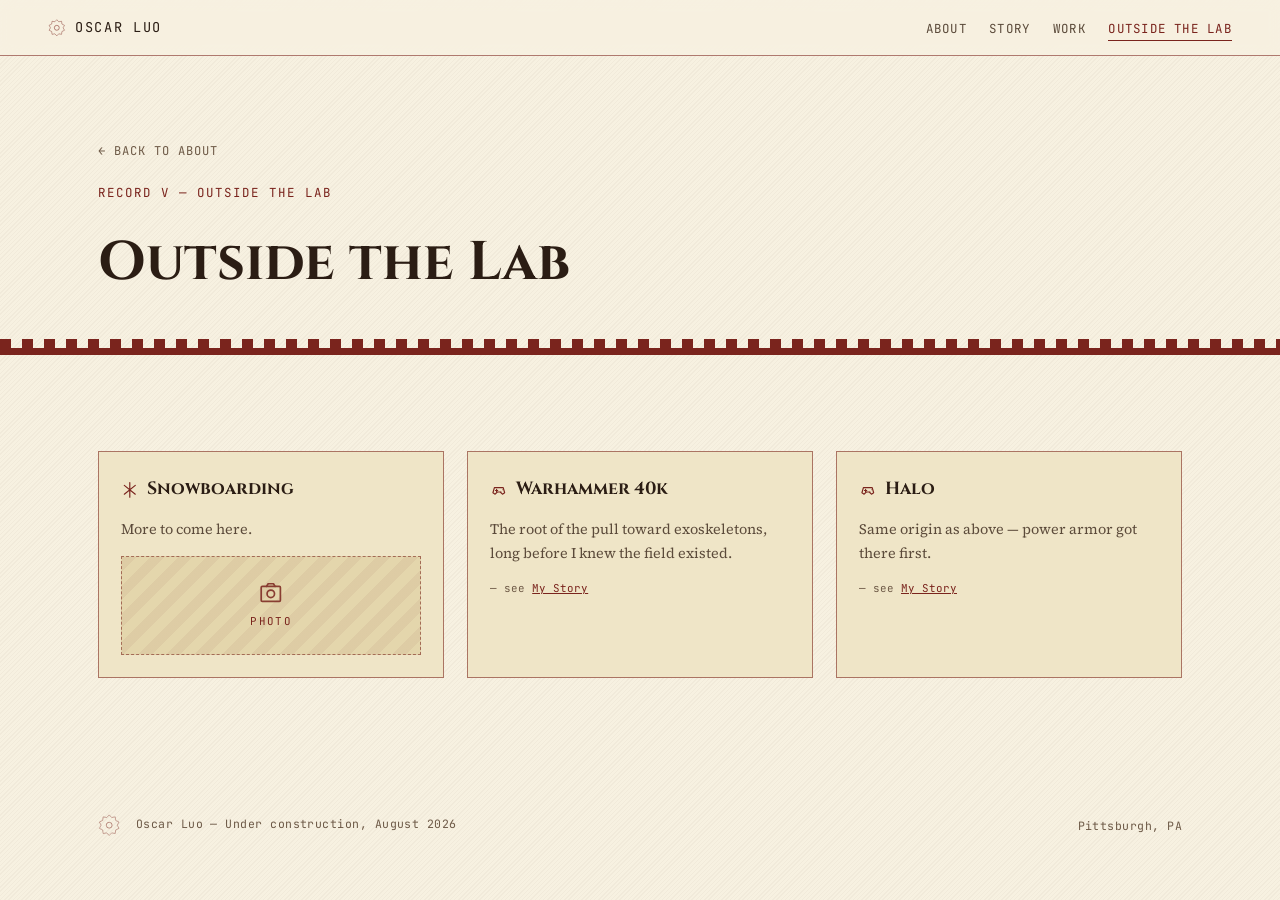
==== outside.html @ f27d7ed0 "v0.2 changed color, before editing the main project page" ====
<!DOCTYPE html>
<html lang="en">
<head>
<meta charset="UTF-8">
<meta name="viewport" content="width=device-width, initial-scale=1.0">
<meta name="description" content="Oscar Luo outside the lab — snowboarding, Warhammer 40k, Halo.">
<meta property="og:title" content="Oscar Luo — Outside the Lab">
<meta property="og:description" content="What Oscar does outside exoskeleton design.">
<meta property="og:type" content="website">
<link rel="icon" href="data:image/svg+xml,%3Csvg%20xmlns%3D%22http%3A//www.w3.org/2000/svg%22%20viewBox%3D%220%200%20100%20100%22%3E%3Ctext%20y%3D%220.9em%22%20font-size%3D%2290%22%3E%E2%9A%99%EF%B8%8F%3C/text%3E%3C/svg%3E">
<title>Outside the Lab — Oscar Luo</title>
<link rel="preconnect" href="https://fonts.googleapis.com">
<link rel="preconnect" href="https://fonts.gstatic.com" crossorigin>
<link href="https://fonts.googleapis.com/css2?family=Cinzel:wght@400;600;700;900&family=Source+Serif+4:ital,opsz,wght@0,8..60,400;0,8..60,600;1,8..60,400&family=JetBrains+Mono:wght@400;500;700&display=swap" rel="stylesheet">
<link rel="stylesheet" href="css/style.css">
</head>
<body>
<div class="grain"></div>

<a class="skip-link" href="#main">Skip to content</a>

<svg style="position:absolute;width:0;height:0;overflow:hidden" aria-hidden="true">
  <symbol id="i-photo" viewBox="0 0 24 24" fill="none" stroke="currentColor" stroke-width="1.6" stroke-linecap="round" stroke-linejoin="round">
    <rect x="3" y="6" width="18" height="14" rx="1"></rect>
    <path d="M8 6l1.5-2.5h5L16 6"></path>
    <circle cx="12" cy="13" r="3.5"></circle>
  </symbol>
  <symbol id="i-snow" viewBox="0 0 24 24" fill="none" stroke="currentColor" stroke-width="1.6" stroke-linecap="round" stroke-linejoin="round">
    <path d="M12 2v20M4.5 6l15 12M19.5 6l-15 12"></path>
  </symbol>
  <symbol id="i-controller" viewBox="0 0 24 24" fill="none" stroke="currentColor" stroke-width="1.6" stroke-linecap="round" stroke-linejoin="round">
    <path d="M6 9h12l2 7-3 2-3-3H10l-3 3-3-2z"></path>
    <path d="M9 11.5v3M7.5 13h3"></path>
    <circle cx="17" cy="12" r=".6" fill="currentColor" stroke="none"></circle>
    <circle cx="15" cy="14" r=".6" fill="currentColor" stroke="none"></circle>
  </symbol>
</svg>

<header class="site-nav">
  <div class="nav-row">
    <a class="brand" href="index.html#top">
      <span class="gear icon-only" style="display:inline-block;width:1.1rem;height:1.1rem;"><svg viewBox="0 0 200 200" class="gear-icon"><polygon class="gear-poly" data-teeth="10" data-outer="92" data-inner="72" style="stroke-width:8;"></polygon><circle class="gear-hub" cx="100" cy="100" r="28" style="stroke-width:8;"></circle></svg></span>
      OSCAR LUO
    </a>
    <ul class="navlinks">
      <li><a class="navlink" href="index.html">About</a></li>
      <li><a class="navlink" href="story.html">Story</a></li>
      <li><a class="navlink" href="work.html">Work</a></li>
      <li><a class="navlink active" href="outside.html">Outside the Lab</a></li>
    </ul>
  </div>
</header>

<main id="main">

  <section class="page-hero">
    <div class="container">
      <a class="back-link" href="index.html">&larr; Back to About</a>
      <p class="record-label">Record V — Outside the Lab</p>
      <h1>Outside the Lab</h1>
    </div>
  </section>

  <section class="plate" id="personal">
    <div class="container">
      <div class="personal-grid">
        <div class="personal-card">
          <h4><svg class="icon-sm"><use href="#i-snow"></use></svg>Snowboarding</h4>
          <p>More to come here.</p>
          <div class="media-slot" style="min-height:70px;"><svg class="icon"><use href="#i-photo"></use></svg><span class="slot-type">Photo</span></div>
        </div>
        <div class="personal-card">
          <h4><svg class="icon-sm"><use href="#i-controller"></use></svg>Warhammer 40k</h4>
          <p>The root of the pull toward exoskeletons, long before I knew the field existed.</p>
          <p class="from-story">— see <a href="story.html">My Story</a></p>
        </div>
        <div class="personal-card">
          <h4><svg class="icon-sm"><use href="#i-controller"></use></svg>Halo</h4>
          <p>Same origin as above — power armor got there first.</p>
          <p class="from-story">— see <a href="story.html">My Story</a></p>
        </div>
      </div>
    </div>
  </section>

</main>

<footer class="site-foot">
  <div class="container foot-row">
    <span>
      <svg class="foot-gear" viewBox="0 0 200 200" style="display:inline-block;vertical-align:middle;margin-right:.5rem;"><polygon class="gear-poly" data-teeth="10" data-outer="92" data-inner="72" style="stroke-width:8;"></polygon><circle class="gear-hub" cx="100" cy="100" r="26" style="stroke-width:8;"></circle></svg>
      Oscar Luo — Under construction, August 2026
    </span>
    <span>Pittsburgh, PA</span>
  </div>
</footer>

<script src="js/main.js"></script>
</body>
</html>
---- css/style.css ----
/* ============ TOKENS ============ */
:root{
  --parchment:#F7F1E1;
  --parchment-2:#EFE5C7;
  --parchment-3:#E4D6AC;
  /* blush = the current parchment tinted with red, not an independently
     sampled gray — keeps the foldable sections tied to whatever the base
     background is instead of drifting out of sync with it. Hex is a static
     fallback for browsers without color-mix(); the color-mix() line below
     overrides it and stays correct if --parchment ever changes again. */
  --blush:#E3C2B3;
  --blush: color-mix(in srgb, var(--parchment) 75%, var(--maroon-bright) 25%);
  --blush-2:#DBB0A1;
  --blush-2: color-mix(in srgb, var(--parchment) 65%, var(--maroon-bright) 35%);
  --blush-border:#B96A57;
  --photo-border: var(--maroon-bright);
  --maroon:#7A241D;
  --maroon-bright:#A6362A;
  --maroon-deep:#43110F;
  --rust:#A8571E;
  --rust-bright:#C96A2E;
  --ink:#2B1D14;
  --ink-muted:#5B4A3A;
  --ink-faint:#6E5A47;
  --line: rgba(122,36,29,0.30);
  --line-strong: rgba(122,36,29,0.58);

  --font-display:'Cinzel','Trajan Pro',Georgia,serif;
  --font-body:'Source Serif 4',Georgia,'Times New Roman',serif;
  --font-mono:'JetBrains Mono','Courier New',monospace;

  --measure:66ch;
  --wide:1180px;
}

/* ============ RESET ============ */
*,*::before,*::after{box-sizing:border-box;}
html{scroll-behavior:smooth;}
@media (prefers-reduced-motion: reduce){ html{scroll-behavior:auto;} }
body{
  margin:0;
  background:var(--parchment);
  color:var(--ink);
  font-family:var(--font-body);
  font-size:1.05rem;
  line-height:1.65;
  -webkit-font-smoothing:antialiased;
}
img,svg{max-width:100%;display:block;}
a{color:var(--maroon);}
a:focus-visible, button:focus-visible, .navlink:focus-visible, summary:focus-visible{
  outline:2px solid var(--maroon-bright);
  outline-offset:3px;
}
h1,h2,h3,h4{
  font-family:var(--font-display);
  font-weight:700;
  color:var(--ink);
  text-wrap:balance;
  margin:0;
}
p{margin:0 0 1.1em 0;}
ul{margin:0;padding:0;list-style:none;}
.container{max-width:var(--wide);margin:0 auto;padding:0 clamp(1.25rem,4vw,3rem);}
.prose{max-width:var(--measure);}

/* subtle background texture: faint diagonal grain across whole page, like aged paper */
.grain{
  position:fixed; inset:0; pointer-events:none; z-index:0; opacity:.045; mix-blend-mode:multiply;
  background-image:repeating-linear-gradient(135deg, var(--ink-faint) 0 1px, transparent 1px 3px);
}

/* ============ RIBBON DIVIDER (castellated red band, used between major sections) ============ */
.hero, .page-hero, section.plate:not(:last-of-type){ position:relative; }
.hero::after, .page-hero::after, section.plate:not(:last-of-type)::after{
  content:''; position:absolute; left:0; right:0; bottom:0; height:16px;
  background-image: url("data:image/svg+xml,%3Csvg%20xmlns%3D%22http%3A//www.w3.org/2000/svg%22%20width%3D%2222%22%20height%3D%2216%22%3E%3Crect%20x%3D%220%22%20y%3D%229%22%20width%3D%2222%22%20height%3D%227%22%20fill%3D%22%237A241D%22/%3E%3Crect%20x%3D%220%22%20y%3D%220%22%20width%3D%2211%22%20height%3D%2216%22%20fill%3D%22%237A241D%22/%3E%3C/svg%3E");
  background-repeat: repeat-x;
  background-size: 22px 16px;
  background-position: left bottom;
}

/* ============ NAV ============ */
header.site-nav{
  position:sticky; top:0; z-index:50;
  background:rgba(247,241,225,0.94);
  backdrop-filter:blur(6px);
  border-bottom:1px solid var(--line-strong);
}
.nav-row{
  display:flex; align-items:center; justify-content:space-between;
  padding:0.85rem clamp(1.25rem,4vw,3rem);
  gap:1rem; flex-wrap:wrap;
}
.brand{
  display:flex; align-items:center; gap:.6rem;
  font-family:var(--font-mono); font-size:.85rem; letter-spacing:.12em;
  color:var(--ink); text-decoration:none;
}
.brand .gear-icon{width:1.1rem;height:1.1rem;color:var(--maroon);}
.navlinks{display:flex; gap:1.4rem; flex-wrap:wrap; margin:0; padding:0;}
.navlink{
  font-family:var(--font-mono); font-size:.78rem; letter-spacing:.1em; text-transform:uppercase;
  color:var(--ink-muted); text-decoration:none; padding-bottom:3px; border-bottom:1px solid transparent;
  transition:color .2s ease, border-color .2s ease;
}
.navlink:hover, .navlink.active{ color:var(--maroon); border-color:var(--maroon); }

/* ============ HERO ============ */
.hero{
  position:relative; overflow:hidden;
  padding:clamp(4rem,10vw,7rem) 0 clamp(3rem,7vw,5rem);
}
.hero-grid{
  display:grid; grid-template-columns: 1.3fr 0.9fr; gap:2.5rem; align-items:center;
}
@media (max-width:860px){ .hero-grid{ grid-template-columns:1fr; } .hero-gear-wrap{ order:-1; height:220px; } }
.eyebrow{
  font-family:var(--font-mono); font-size:.78rem; letter-spacing:.16em; text-transform:uppercase;
  color:var(--maroon); margin:0 0 1rem 0; display:flex; align-items:center; gap:.6rem;
}
.eyebrow::before{content:''; width:1.4rem; height:1px; background:var(--maroon);}
.hero h1{
  font-size:clamp(2.6rem,6.5vw,4.6rem); line-height:1.02; letter-spacing:.01em;
}
.hero .subhead{
  font-family:var(--font-body); font-style:italic; color:var(--maroon-bright);
  font-size:clamp(1.1rem,2.2vw,1.35rem); margin:1.1rem 0 1.3rem 0; max-width:42ch; line-height:1.4;
}
.hero .lede{margin-top:1.3rem; max-width:56ch; color:var(--ink); font-size:1.05rem;}
.hero-ctas{display:flex; gap:1rem; flex-wrap:wrap; margin-top:1.6rem;}
.btn{
  font-family:var(--font-mono); font-size:.8rem; letter-spacing:.08em; text-transform:uppercase;
  padding:.85rem 1.4rem; text-decoration:none; border:1px solid var(--maroon); color:var(--ink);
  display:inline-flex; align-items:center; gap:.5rem; transition:all .2s ease; background:transparent;
  cursor:pointer;
}
.btn:hover{ background:var(--maroon); color:var(--parchment); }
.btn.ghost{ border-color:var(--line-strong); color:var(--ink-muted); }
.btn.ghost:hover{ border-color:var(--maroon-bright); color:var(--maroon-bright); background:transparent; }
.hero-note{
  margin-top:1.4rem; font-family:var(--font-mono); font-size:.78rem; color:var(--ink-faint);
  letter-spacing:.03em;
}
.hero-gear-wrap{ position:relative; display:flex; align-items:center; justify-content:center; height:340px; }
.hero-photo-frame{
  position:relative; width:100%; max-width:300px; aspect-ratio: 3 / 3.4;
}
.hero-photo-frame img{
  width:100%; height:100%; object-fit:cover; object-position:center 22%; display:block;
  border:2px solid var(--photo-border);
}
/* thin red frame applied to every real photo on the site (not placeholder
   media-slots, not video) */
.photo-border{ border:2px solid var(--photo-border); }
.status-strip{
  margin-top:clamp(2.5rem,5vw,4rem);
  border-top:1px solid var(--line); padding-top:.9rem;
  font-family:var(--font-mono); font-size:.72rem; letter-spacing:.1em; text-transform:uppercase;
  color:var(--ink-faint); display:flex; flex-wrap:wrap; gap:.4rem 1.6rem;
}
.status-strip span b{color:var(--maroon); font-weight:600;}

/* ============ PAGE HEADER (for non-home pages) ============ */
.page-hero{
  padding:clamp(3rem,7vw,5rem) 0 clamp(2rem,5vw,3rem);
}
.page-hero h1{ font-size:clamp(2.2rem,5.5vw,3.4rem); }
.page-hero .plate-intro{ margin-top:1rem; }
.back-link{
  display:inline-flex; align-items:center; gap:.4rem; font-family:var(--font-mono); font-size:.76rem;
  letter-spacing:.08em; text-transform:uppercase; color:var(--ink-faint); text-decoration:none; margin-bottom:1.4rem;
}
.back-link:hover{ color:var(--maroon); }

/* ============ GEAR (generated) ============ */
.gear{ position:relative; }
.gear svg{ width:100%; height:100%; overflow:visible; }
.gear .gear-rotor{ transform-origin:100px 100px; }
@media (prefers-reduced-motion: no-preference){
  .gear.spin .gear-rotor{ animation:spin 70s linear infinite; }
  .gear.spin-rev .gear-rotor{ animation:spin-rev 54s linear infinite; }
}
@keyframes spin{ to{ transform:rotate(360deg); } }
@keyframes spin-rev{ to{ transform:rotate(-360deg); } }
.gear-poly{ fill:none; stroke:var(--maroon); stroke-width:2; opacity:.6; }
.gear-hub{ fill:none; stroke:var(--maroon); stroke-width:1.4; opacity:.75; }
.gear-hub-hole{ fill:var(--parchment); stroke:var(--maroon); stroke-width:1; opacity:.75;}

/* ============ SECTIONS / PLATES ============ */
section.plate{
  padding:clamp(3.5rem,8vw,6rem) 0; position:relative;
}
.plate-head{ margin-bottom:2.6rem; }
.plate-head h2{ font-size:clamp(1.9rem,4vw,2.6rem); }
.plate-intro{ color:var(--ink-muted); max-width:60ch; margin-top:.8rem; }

/* ============ STORY ============ */
.story-body p{ font-size:1.08rem; }
.story-body a{ text-decoration:underline; text-decoration-color:var(--line-strong); text-underline-offset:3px; }
.story-body a:hover{ text-decoration-color:var(--maroon-bright); }
blockquote.thesis{
  margin:2rem 0; padding:1.4rem 1.6rem; background:var(--maroon-deep);
  border-left:5px solid var(--maroon-bright);
  font-family:var(--font-display); font-size:1.15rem; color:var(--parchment); font-weight:600;
}

/* ============ WORK TIMELINE ============ */
.timeline{ display:flex; flex-direction:column; gap:0; border-top:1px solid var(--line); }
.tl-entry{ display:grid; grid-template-columns:220px 1fr; gap:2rem; padding:2rem 0; border-bottom:1px solid var(--line); }
@media (max-width:700px){ .tl-entry{ grid-template-columns:1fr; gap:.6rem; } }
.tl-meta{ font-family:var(--font-mono); font-size:.78rem; color:var(--ink-faint); letter-spacing:.03em; }
.tl-meta .tl-dates{ color:var(--maroon); display:block; margin-bottom:.35rem; }
.tl-role{ font-family:var(--font-display); font-size:1.3rem; margin-bottom:.2rem; }
.tl-org{ color:var(--ink-muted); font-style:italic; margin-bottom:.9rem; font-family:var(--font-body); }
.tl-list{ display:flex; flex-direction:column; gap:.5rem; }
.tl-list li{ position:relative; padding-left:1.1rem; color:var(--ink); }
.tl-list li::before{ content:'—'; position:absolute; left:0; color:var(--maroon); }

/* ============ STAT ROW ============ */
.stat-row{ display:grid; grid-template-columns:repeat(auto-fit,minmax(180px,1fr)); gap:1px; background:var(--line-strong); border:1px solid var(--line-strong); margin:2.2rem 0; }
.stat{ background:var(--parchment-2); padding:1.3rem 1.4rem; }
.stat .stat-num{ font-family:var(--font-mono); font-variant-numeric:tabular-nums; font-size:1.9rem; color:var(--maroon); font-weight:700; line-height:1; }
.stat .stat-label{ font-family:var(--font-mono); font-size:.68rem; letter-spacing:.1em; text-transform:uppercase; color:var(--ink-faint); margin-top:.5rem; }
.stat .stat-sub{ font-size:.8rem; color:var(--ink-muted); margin-top:.3rem; font-family:var(--font-body); }

/* ============ MEDIA SLOT ============ */
.media-slot{
  border:1px dashed var(--line-strong);
  background:
    repeating-linear-gradient(135deg, rgba(122,36,29,0.055) 0 10px, transparent 10px 20px),
    var(--parchment-3);
  display:flex; flex-direction:column; align-items:center; justify-content:center; gap:.5rem;
  padding:1.4rem 1rem; min-height:120px; text-align:center;
}
.media-slot .icon{ width:1.6rem; height:1.6rem; color:var(--maroon); opacity:.85; }
.media-slot .slot-type{ font-family:var(--font-mono); font-size:.68rem; letter-spacing:.12em; text-transform:uppercase; color:var(--maroon); }
.media-slot .slot-desc{ font-family:var(--font-mono); font-size:.72rem; color:var(--ink-faint); max-width:22ch; }
.media-grid{ display:grid; grid-template-columns:repeat(auto-fit,minmax(150px,1fr)); gap:.9rem; margin:1.3rem 0 2rem; }

/* ============ BADGES ============ */
.badge{
  display:inline-flex; align-items:center; gap:.4rem; font-family:var(--font-mono); font-size:.68rem;
  letter-spacing:.1em; text-transform:uppercase; padding:.3rem .6rem; border:1px solid currentColor;
}
.badge.active{ color:var(--maroon); background:rgba(122,36,29,0.09); }
.badge.archived{ color:var(--ink-faint); }
.badge.ongoing{ color:var(--rust-bright); background:rgba(168,87,30,0.12); }
.badge-dot{ width:.4rem; height:.4rem; border-radius:50%; background:currentColor; }

/* ============ FLAGSHIP PROJECT ============ */
.flagship{ border:1px solid var(--line-strong); background:var(--parchment-2); padding:clamp(1.6rem,4vw,2.6rem); }
.flagship-head{ display:flex; flex-wrap:wrap; align-items:baseline; gap:.9rem 1.2rem; margin-bottom:.6rem; }
.flagship-head h3{ font-size:clamp(1.6rem,3vw,2.1rem); }
.flagship-role{ font-family:var(--font-mono); font-size:.82rem; color:var(--ink-muted); margin-bottom:1.6rem; }
.context-line{ font-style:italic; color:var(--ink-faint); font-size:.92rem; border-left:2px solid var(--line-strong); padding-left:.9rem; margin:0 0 2rem 0; }

.phase{ padding:2rem 0; border-top:1px solid var(--line); }
.phase-head{ display:flex; align-items:center; gap:1rem; margin-bottom:.9rem; }
.phase-num{
  font-family:var(--font-display); font-size:1rem; color:var(--maroon); border:1px solid var(--maroon);
  width:2.2rem; height:2.2rem; display:flex; align-items:center; justify-content:center; flex-shrink:0;
}
.phase-head h4{ font-size:1.25rem; }
.phase-body{ color:var(--ink); }
.phase-body .sub{ margin:1.1rem 0 .5rem; font-family:var(--font-mono); font-size:.75rem; letter-spacing:.06em; text-transform:uppercase; color:var(--maroon); }
.credit-note{ font-size:.88rem; color:var(--ink-muted); font-style:italic; margin-top:.6rem; }

.support-module{ margin-top:1rem; border-top:1px solid var(--line); padding-top:2rem; }
.support-module h4{ font-size:1.05rem; font-family:var(--font-mono); text-transform:uppercase; letter-spacing:.08em; color:var(--maroon); margin-bottom:1.2rem; }
.support-grid{ display:grid; grid-template-columns:1.1fr 1fr; gap:1.6rem; align-items:start; }
@media (max-width:760px){ .support-grid{ grid-template-columns:1fr; } }
.support-list{ display:flex; flex-direction:column; gap:1rem; }
.support-list li{ padding-left:1.1rem; position:relative; font-size:.96rem; color:var(--ink); }
.support-list li::before{ content:'▸'; position:absolute; left:0; color:var(--maroon); }
.fea-callout{ border:1px solid var(--line-strong); padding:1.2rem; background:var(--parchment-3); }
.fea-callout .slot-desc{ margin-top:.4rem; }
.fea-finding{ font-size:.92rem; margin-top:.9rem; color:var(--ink-muted); }

.closing-note{ margin-top:2.4rem; padding-top:2rem; border-top:1px solid var(--line); }
.closing-note p{ font-size:1.05rem; font-style:italic; color:var(--maroon-bright); max-width:60ch; }

/* ============ LIGHT PROJECT CARDS ============ */
.light-grid{ display:grid; grid-template-columns:repeat(auto-fit,minmax(280px,1fr)); gap:1.4rem; margin-top:2.4rem; }
.light-card{ border:1px solid var(--line-strong); background:var(--parchment-2); padding:1.5rem; display:flex; flex-direction:column; gap:.9rem; }
.light-card h4{ font-size:1.15rem; }
.light-card .lc-meta{ font-family:var(--font-mono); font-size:.72rem; color:var(--ink-faint); }
.light-card ul{ display:flex; flex-direction:column; gap:.4rem; }
.light-card li{ font-size:.9rem; padding-left:1rem; position:relative; color:var(--ink-muted); }
.light-card li::before{ content:'—'; position:absolute; left:0; color:var(--maroon); }
.lc-status{ margin-top:auto; padding-top:.6rem; border-top:1px solid var(--line); font-family:var(--font-mono); font-size:.7rem; color:var(--ink-faint); }

/* ============ SKILLS ============ */
.skill-groups{ display:flex; flex-direction:column; gap:1.6rem; }
.skill-group{ display:grid; grid-template-columns:180px 1fr; gap:1rem; align-items:start; padding:1.1rem 0; border-top:1px solid var(--line); }
@media (max-width:640px){ .skill-group{ grid-template-columns:1fr; gap:.6rem; } }
.skill-group-name{ font-family:var(--font-mono); font-size:.78rem; letter-spacing:.08em; text-transform:uppercase; color:var(--maroon); }
.tag-row{ display:flex; flex-wrap:wrap; gap:.5rem; }
.tag{ font-family:var(--font-mono); font-size:.8rem; padding:.35rem .7rem; border:1px solid var(--line-strong); color:var(--ink); background:var(--parchment-2); }

/* ============ PERSONAL ============ */
.personal-grid{ display:grid; grid-template-columns:repeat(auto-fit,minmax(220px,1fr)); gap:1.4rem; }
.personal-card{ border:1px solid var(--line-strong); background:var(--parchment-2); padding:1.4rem; display:flex; flex-direction:column; gap:.9rem; }
.personal-card h4{ font-size:1.1rem; display:flex; align-items:center; gap:.5rem; }
.personal-card .icon-sm{ width:1.1rem; height:1.1rem; color:var(--maroon); }
.personal-card p{ font-size:.9rem; color:var(--ink-muted); margin:0; }
.personal-card .from-story{ font-family:var(--font-mono); font-size:.68rem; color:var(--ink-faint); }

/* ============ CONTACT ============ */
.contact-row{ display:flex; flex-wrap:wrap; gap:1rem; margin-top:1.6rem; }
.contact-item{ display:flex; align-items:center; gap:.6rem; font-family:var(--font-mono); font-size:.9rem; }
.btn[disabled]{ opacity:.5; cursor:not-allowed; pointer-events:none; border-style:dashed; }

footer.site-foot{ padding:2.5rem 0 3.5rem; }
.foot-row{ display:flex; align-items:center; justify-content:space-between; flex-wrap:wrap; gap:1rem; font-family:var(--font-mono); font-size:.72rem; color:var(--ink-faint); letter-spacing:.04em; }
.foot-gear{ width:1.4rem; height:1.4rem; color:var(--maroon); opacity:.7; }

.skip-link{
  position:absolute; left:-999px; top:auto;
  background:var(--maroon); color:var(--parchment); padding:.6rem 1rem; font-family:var(--font-mono); font-size:.8rem;
  z-index:100;
}
.skip-link:focus{ left:1rem; top:1rem; }

/* ============ FOLDABLE / DOSSIER FOLDER ============
   Given the light red/blush treatment on purpose — these are the site's
   "extendable" (collapsible) content blocks, visually flagged as a distinct,
   optional-reading category rather than blending into the parchment cards. */
.folder{
  border:1px solid var(--blush-border); background:var(--blush); margin-top:1.6rem;
}
.folder + .folder{ margin-top:1.2rem; }
.folder-tab{
  display:flex; align-items:center; justify-content:space-between; gap:1rem;
  padding:1.1rem 1.4rem; cursor:pointer; list-style:none;
  font-family:var(--font-mono); font-size:.85rem; letter-spacing:.08em; text-transform:uppercase;
  color:var(--maroon-deep); user-select:none;
}
.folder-tab::-webkit-details-marker{ display:none; }
.folder-tab::marker{ content:''; }
.folder-tab .folder-tab-left{ display:flex; align-items:center; gap:.8rem; }
.folder-tab .folder-count{
  font-family:var(--font-mono); font-size:.7rem; color:var(--maroon); letter-spacing:.05em;
  text-transform:none; border:1px solid var(--blush-border); padding:.15rem .5rem;
  background:var(--blush-2);
}
.folder-tab .folder-chevron{
  width:.9rem; height:.9rem; color:var(--maroon); flex-shrink:0;
  transition:transform .25s ease;
}
.folder[open] > .folder-tab .folder-chevron{ transform:rotate(90deg); }
.folder-tab:hover{ color:var(--maroon-bright); }
.folder-tab:hover .folder-chevron{ color:var(--maroon-bright); }
.folder-body{
  padding:0 1.4rem 1.6rem; border-top:1px dashed var(--blush-border);
}
.folder-body-intro{ font-size:.9rem; color:var(--maroon-deep); opacity:.8; padding-top:1.2rem; margin-bottom:0; }
/* content nested inside a folder stays on the same blush tint as the
   folder's own chrome — the whole block should read as one uniform light-red
   panel, not a red tab sitting on top of parchment-colored cards */
.folder .light-card, .folder .tl-entry{ background:transparent; }
.folder .light-card{ border-color:var(--blush-border); padding:1.5rem; }
.folder .tl-entry{ border-bottom-color:var(--blush-border); padding-left:1rem; padding-right:1rem; }
.folder .media-slot{
  border-color:var(--blush-border);
  background:
    repeating-linear-gradient(135deg, rgba(122,36,29,0.06) 0 10px, transparent 10px 20px),
    var(--blush-2);
}

/* ============ SITE INTRO STRIP (used on sub-pages under the page header) ============ */
.record-label{ font-family:var(--font-mono); font-size:.78rem; letter-spacing:.16em; text-transform:uppercase; color:var(--maroon); }
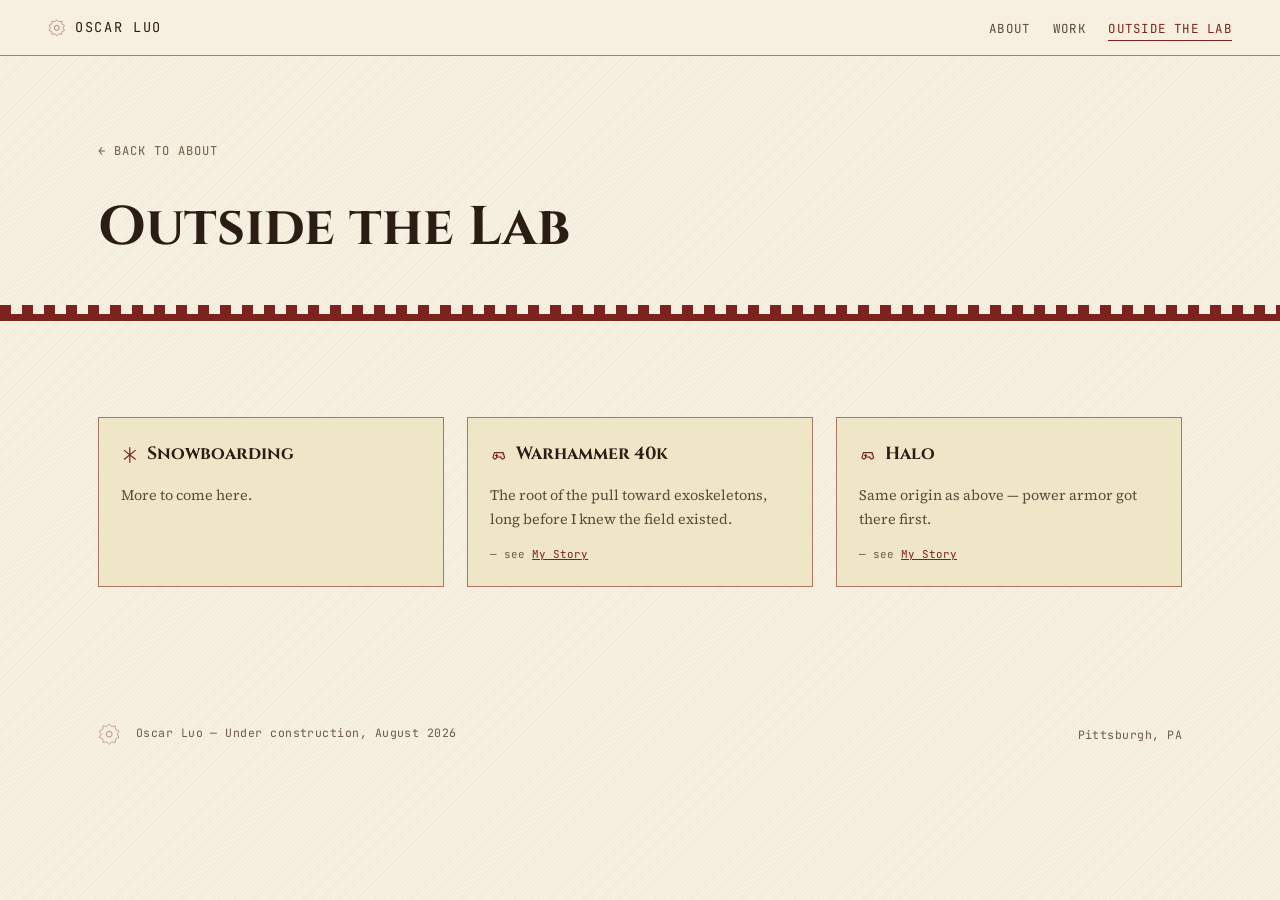
==== commit 3b1bd204: "v0.5 remove place holder, small UI update" ====
--- a/outside.html
+++ b/outside.html
@@ -44,7 +44,6 @@
     </a>
     <ul class="navlinks">
       <li><a class="navlink" href="index.html">About</a></li>
-      <li><a class="navlink" href="story.html">Story</a></li>
       <li><a class="navlink" href="work.html">Work</a></li>
       <li><a class="navlink active" href="outside.html">Outside the Lab</a></li>
     </ul>
@@ -56,7 +55,6 @@
   <section class="page-hero">
     <div class="container">
       <a class="back-link" href="index.html">&larr; Back to About</a>
-      <p class="record-label">Record V — Outside the Lab</p>
       <h1>Outside the Lab</h1>
     </div>
   </section>
@@ -67,17 +65,16 @@
         <div class="personal-card">
           <h4><svg class="icon-sm"><use href="#i-snow"></use></svg>Snowboarding</h4>
           <p>More to come here.</p>
-          <div class="media-slot" style="min-height:70px;"><svg class="icon"><use href="#i-photo"></use></svg><span class="slot-type">Photo</span></div>
         </div>
         <div class="personal-card">
           <h4><svg class="icon-sm"><use href="#i-controller"></use></svg>Warhammer 40k</h4>
           <p>The root of the pull toward exoskeletons, long before I knew the field existed.</p>
-          <p class="from-story">— see <a href="story.html">My Story</a></p>
+          <p class="from-story">— see <a href="index.html#story">My Story</a></p>
         </div>
         <div class="personal-card">
           <h4><svg class="icon-sm"><use href="#i-controller"></use></svg>Halo</h4>
           <p>Same origin as above — power armor got there first.</p>
-          <p class="from-story">— see <a href="story.html">My Story</a></p>
+          <p class="from-story">— see <a href="index.html#story">My Story</a></p>
         </div>
       </div>
     </div>
--- a/css/style.css
+++ b/css/style.css
@@ -160,6 +160,18 @@
   color:var(--ink-faint); display:flex; flex-wrap:wrap; gap:.4rem 1.6rem;
 }
 .status-strip span b{color:var(--maroon); font-weight:600;}
+.doc-strip{
+  margin-top:clamp(2.5rem,5vw,4rem); border-top:1px solid var(--line); padding-top:1.1rem;
+  display:flex; flex-wrap:wrap; gap:.7rem;
+}
+.doc-strip a{
+  display:inline-flex; align-items:center; gap:.45rem;
+  font-family:var(--font-mono); font-size:.74rem; letter-spacing:.08em; text-transform:uppercase;
+  color:var(--maroon); border:1px solid var(--line-strong); padding:.55rem .9rem; text-decoration:none;
+  transition:background .15s, color .15s, border-color .15s;
+}
+.doc-strip a:hover, .doc-strip a:focus-visible{ background:var(--maroon); color:var(--parchment); border-color:var(--maroon); }
+.doc-strip a:last-child{ text-transform:none; letter-spacing:.02em; }
 
 /* ============ PAGE HEADER (for non-home pages) ============ */
 .page-hero{
@@ -199,6 +211,20 @@
 .story-body p{ font-size:1.08rem; }
 .story-body a{ text-decoration:underline; text-decoration-color:var(--line-strong); text-underline-offset:3px; }
 .story-body a:hover{ text-decoration-color:var(--maroon-bright); }
+.support-grid.single{ grid-template-columns:1fr; }
+.story-timeline .tl-entry > div:last-child{ max-width:var(--measure); }
+.story-timeline .tl-entry p + p{ margin-top:1rem; }
+.story-close{ max-width:var(--measure); margin-top:2.4rem; }
+.story-summary{ display:none; }
+.story-timeline.collapsed .story-summary{ display:block; color:var(--ink-muted); }
+.story-timeline.collapsed .story-full{ display:none; }
+.story-timeline.collapsed .tl-entry{ padding:1.3rem 0; }
+.story-toggle{
+  margin-top:1.4rem; background:none; border:1px solid var(--line-strong); color:var(--ink-muted);
+  font-family:var(--font-mono); font-size:.74rem; letter-spacing:.1em; text-transform:uppercase;
+  padding:.6rem 1rem; cursor:pointer;
+}
+.story-toggle:hover, .story-toggle:focus-visible{ border-color:var(--maroon-bright); color:var(--maroon-bright); }
 blockquote.thesis{
   margin:2rem 0; padding:1.4rem 1.6rem; background:var(--maroon-deep);
   border-left:5px solid var(--maroon-bright);
@@ -238,6 +264,73 @@
 .media-slot .slot-desc{ font-family:var(--font-mono); font-size:.72rem; color:var(--ink-faint); max-width:22ch; }
 .media-grid{ display:grid; grid-template-columns:repeat(auto-fit,minmax(150px,1fr)); gap:.9rem; margin:1.3rem 0 2rem; }
 
+/* ============ INLINE FIGURES (real evidence, placed in the phase-body
+   next to the claim it backs) ============
+   Distinct from .media-slot above: those are placeholders for media not
+   yet acquired. These are the real photo/video, dropped directly under or
+   beside the specific sentence it proves, textbook/figure style, rather
+   than bundled into an end-of-phase gallery. Photos get the site's red
+   photo-border; video does not (see the .photo-border comment above --
+   the border marks a still photo specifically), so it reads as motion
+   against a plain frame instead. */
+.inline-figure{ margin:1.3rem 0; max-width:520px; }
+.inline-figure img,
+.inline-figure video{ width:100%; height:auto; display:block; }
+.inline-figure img{ border:2px solid var(--photo-border); }
+.inline-figure video{ border:1px solid var(--line-strong); }
+.inline-figure figcaption{
+  margin-top:.5rem; font-family:var(--font-mono); font-size:.72rem; line-height:1.5;
+  color:var(--ink-faint); letter-spacing:.01em;
+}
+/* floated variant -- text reflows beside it, same mechanism as
+   .gen-cover-drawing-float on the generation covers above. For a figure
+   that should run alongside a couple of paragraphs rather than break the
+   column (an establishing shot, a small supporting thumbnail). */
+.inline-figure.float-right{ float:right; clear:right; margin:.2rem 0 1rem 1.4rem; }
+.inline-figure.float-right.small{ max-width:200px; }
+@media (max-width:640px){
+  .inline-figure.float-right{ float:none; max-width:380px; margin:1.3rem auto; }
+}
+/* wide variant -- for a figure that needs to breathe more than the
+   default text-column width allows (a multi-panel comparison image, an
+   iteration filmstrip). Not floated -- it's meant to sit full-width in
+   its own block, same as a plain .inline-figure but wider. */
+.inline-figure.wide{ max-width:100%; }
+/* two small figures side by side -- a fit-check pair, a before/after --
+   collapsing to one column on narrow screens rather than squeezing. */
+.dual-figure{ display:grid; grid-template-columns:1fr 1fr; gap:1.1rem; margin:1.3rem 0; }
+.dual-figure .inline-figure{ max-width:none; margin:0; }
+@media (max-width:640px){
+  .dual-figure{ grid-template-columns:1fr; }
+}
+/* a two-video comparison where the clips don't share an aspect ratio (e.g.
+   one landscape, one portrait) -- .dual-figure's equal-width grid would
+   squash one clip's height way down relative to the other, so this matches
+   HEIGHT instead and lets width follow each clip's own aspect. Falls back
+   to width-matched/stacked on narrow screens where a shared height would
+   make the wider clip overflow. */
+.video-compare{
+  display:flex; align-items:flex-start; justify-content:center;
+  gap:1.4rem; flex-wrap:wrap; margin:1.3rem 0;
+}
+.video-compare-item{ display:flex; flex-direction:column; align-items:center; gap:.55rem; }
+.video-compare-item video{
+  height:clamp(230px,34vw,400px); width:auto; max-width:100%;
+  border:2px solid var(--photo-border); display:block;
+}
+.video-compare-label{
+  font-family:var(--font-mono); font-size:.7rem; letter-spacing:.07em; text-transform:uppercase;
+  color:var(--maroon); text-align:center; margin:0;
+}
+.video-compare-note{
+  font-family:var(--font-mono); font-size:.78rem; line-height:1.5; color:var(--ink-faint);
+  text-align:center; max-width:62ch; margin:.9rem auto 0;
+}
+@media (max-width:640px){
+  .video-compare{ flex-direction:column; align-items:center; }
+  .video-compare-item video{ height:auto; width:100%; max-width:320px; }
+}
+
 /* ============ BADGES ============ */
 .badge{
   display:inline-flex; align-items:center; gap:.4rem; font-family:var(--font-mono); font-size:.68rem;
@@ -253,7 +346,23 @@
 .flagship-head{ display:flex; flex-wrap:wrap; align-items:baseline; gap:.9rem 1.2rem; margin-bottom:.6rem; }
 .flagship-head h3{ font-size:clamp(1.6rem,3vw,2.1rem); }
 .flagship-role{ font-family:var(--font-mono); font-size:.82rem; color:var(--ink-muted); margin-bottom:1.6rem; }
+/* the question that opens the whole flagship section — same italic/
+   maroon-bright treatment as .closing-note below, deliberately, so the
+   two read as a matched pair: the question up here, the answer down
+   there once Mark III's cover has been read. */
+.flagship-thesis{
+  font-family:var(--font-body); font-style:italic; color:var(--maroon-bright);
+  font-size:clamp(1.05rem,2vw,1.22rem); max-width:64ch; line-height:1.5; margin:0 0 1.7rem 0;
+}
 .context-line{ font-style:italic; color:var(--ink-faint); font-size:.92rem; border-left:2px solid var(--line-strong); padding-left:.9rem; margin:0 0 2rem 0; }
+/* names the wrong-guess-then-real-cause pattern once, up top, so the reader
+   is primed to notice it in the cards below rather than needing every card
+   to spell it out. Deliberately quieter than .flagship-thesis -- it's a
+   reading hint, not a second claim competing with the research question. */
+.flagship-pattern{
+  font-family:var(--font-mono); font-size:.78rem; color:var(--ink-faint);
+  letter-spacing:.01em; max-width:60ch; line-height:1.6; margin:-.9rem 0 1.7rem 0;
+}
 
 .phase{ padding:2rem 0; border-top:1px solid var(--line); }
 .phase-head{ display:flex; align-items:center; gap:1rem; margin-bottom:.9rem; }
@@ -289,6 +398,29 @@
 .light-card li{ font-size:.9rem; padding-left:1rem; position:relative; color:var(--ink-muted); }
 .light-card li::before{ content:'—'; position:absolute; left:0; color:var(--maroon); }
 .lc-status{ margin-top:auto; padding-top:.6rem; border-top:1px solid var(--line); font-family:var(--font-mono); font-size:.7rem; color:var(--ink-faint); }
+
+/* short "project report" style summary (why / what we built / what we're
+   comparing) placed above a media gallery so a visitor has context before
+   pressing play -- reuses the site's existing mono-uppercase label voice
+   (.skill-group-name) rather than inventing new typography. */
+.rl-report{ display:flex; flex-direction:column; gap:.9rem; margin:.2rem 0; }
+.rl-report-block p{ margin:0; }
+.rl-report-label{ font-family:var(--font-mono); font-size:.72rem; letter-spacing:.08em; text-transform:uppercase; color:var(--maroon); margin-bottom:.3rem; }
+.rl-report-block p:not(.rl-report-label){ font-size:.92rem; color:var(--ink-muted); line-height:1.6; }
+.rl-report-finding{ font-size:.92rem; color:var(--ink-muted); line-height:1.6; margin:.2rem 0 0; }
+.rl-report-finding strong{ color:var(--maroon-deep); }
+
+/* a small gallery of labeled clips inside one light-card, e.g. comparing RL
+   policies/ablations side by side -- distinct from .video-compare (which
+   height-matches exactly two mismatched-aspect clips); this wraps N clips
+   of roughly the same aspect into a simple auto-fit grid. Each clip gets a
+   short caption, not just a filename-style label, so the clip is legible
+   without having already read the report text above it. */
+.rl-video-grid{ display:grid; grid-template-columns:repeat(auto-fit,minmax(200px,1fr)); gap:1.2rem; }
+.rl-video-item{ display:flex; flex-direction:column; gap:.45rem; }
+.rl-video-item video{ width:100%; height:auto; display:block; border:1px solid var(--line-strong); background:#1a1210; }
+.rl-video-label{ font-family:var(--font-mono); font-size:.7rem; letter-spacing:.05em; text-transform:uppercase; color:var(--maroon); }
+.rl-video-caption{ font-size:.78rem; color:var(--ink-faint); line-height:1.45; margin:0; }
 
 /* ============ SKILLS ============ */
 .skill-groups{ display:flex; flex-direction:column; gap:1.6rem; }
@@ -368,5 +500,359 @@
     var(--blush-2);
 }
 
+/* ============ FOLDABLE VARIANT — "current era" (post-CMU) ============
+   The blush/archived tint above is deliberately reserved for work from
+   BEFORE Oscar joined CMU (Earlier Work, Undergraduate Projects @ VT) --
+   time-boxed, done, filed away. Anything from during the CMU/lab era reads
+   instead in the same neutral parchment + maroon treatment as the main
+   research (.flagship) above, even when it's still tucked into a foldable
+   section for space reasons. Add class="folder-current" alongside
+   class="folder" to opt a section into this palette. */
+.folder.folder-current{ border-color:var(--line-strong); background:var(--parchment-2); }
+.folder.folder-current .folder-tab{ color:var(--maroon-deep); }
+.folder.folder-current .folder-tab .folder-count{ border-color:var(--line-strong); background:var(--parchment-3); }
+.folder.folder-current .folder-body{ border-top:1px dashed var(--line-strong); }
+.folder.folder-current .folder-body-intro{ opacity:1; color:var(--ink-muted); }
+.folder.folder-current .light-card{ border-color:var(--line-strong); }
+.folder.folder-current .media-slot{
+  border-color:var(--line-strong);
+  background:
+    repeating-linear-gradient(135deg, rgba(122,36,29,0.05) 0 10px, transparent 10px 20px),
+    var(--parchment-3);
+}
+
+/* ============ HARDWARE GENERATION COVERS (v4 — seamless ribbon, framed) ============
+   Each of the 3 big hardware generations gets a Codex-page-style <summary>:
+   a solid maroon ribbon, framed with a parchment margin on the top/bottom/
+   outer edge (never flush to the card edge), alternates left/right per
+   generation (.gen-cover.reverse flips it). The cutout photo fills the
+   FULL ribbon height (not split into a text zone + photo zone) so there is
+   no hard seam — the "MARK n" title is an absolutely-positioned overlay on
+   a soft gradient scrim at the top, floating over the photo the way a
+   Codex logo box floats over the character art beneath it. The photo is
+   also deliberately wider than the ribbon so it bleeds out past the inner
+   edge. A "what I did" bullet list, a reserved engineering-drawing slot,
+   and a prominent bordered "read the full build" button sit in the
+   parchment column beside it. Clicking anywhere on the cover unfolds the
+   phase-by-phase write-up for that generation. */
+.gen-fold{ border:1px solid var(--line-strong); background:var(--parchment-2); margin-top:1.8rem; overflow:hidden; }
+.gen-fold:first-of-type{ margin-top:2.2rem; }
+.gen-summary{ cursor:pointer; list-style:none; display:block; }
+.gen-summary::-webkit-details-marker{ display:none; }
+.gen-summary::marker{ content:''; }
+.gen-summary:focus-visible .gen-cover{ outline:2px solid var(--maroon-bright); outline-offset:-2px; }
+
+/* overflow:hidden here — not just on .gen-fold — so the photo's downward
+   shift (see .gen-cover-photo below) is clipped at the bottom of the
+   COVER itself (the "unextended block") and never bleeds into the
+   phase-by-phase write-up once a fold is opened. Safe for the horizontal
+   bleed too: nothing ever needs to render past this row's own width, only
+   across the boundary between its two child columns. */
+.gen-cover{ display:flex; flex-wrap:wrap; align-items:stretch; overflow:hidden; }
+
+.gen-cover-ribbon-col{
+  position:relative; z-index:1; order:1; flex:0 0 32%; min-width:260px;
+  min-height:clamp(640px,58vw,820px);
+  background:transparent;
+  /* no rem-based margin here anymore -- the 10%-of-block outer margin is
+     produced by the inset on ::before below, so it scales as a true
+     percentage instead of a fixed/clamped rem gap. Column widened from
+     30% to 32% (margin held at 10%, ribbon grew from 20% to 22%) so
+     "Mark III" clears the band with real room instead of a ~3px margin. */
+}
+.gen-cover.reverse .gen-cover-ribbon-col{
+  order:2;
+}
+.gen-cover.reverse .gen-cover-content-col{ order:1; }
+
+/* the actual maroon ribbon: inset 31.25% within this 30%-of-block column,
+   which works out to exactly 10% margin + 20% solid ribbon as a share of
+   the whole block. Flush against the edge facing the content column (no
+   gap between the ribbon and the bullet text), inset only on the outer
+   edge. A flat (non-animated) black-to-transparent fade is layered under
+   the maroon at that same outer edge for a little depth/roundedness --
+   not a gradient standing in for the margin, the margin is real empty
+   space; this fade lives entirely inside the solid ribbon itself. */
+.gen-cover-ribbon-col::before{
+  content:''; position:absolute; z-index:0; top:0; bottom:0;
+  left:31.25%; right:0;
+  background:
+    linear-gradient(to right, rgba(0,0,0,.3), rgba(0,0,0,0) 22%),
+    var(--maroon);
+}
+.gen-cover.reverse .gen-cover-ribbon-col::before{
+  left:0; right:31.25%;
+  background:
+    linear-gradient(to left, rgba(0,0,0,.3), rgba(0,0,0,0) 22%),
+    var(--maroon);
+}
+
+/* photo zone spans the full column so the cutout can bleed past the band.
+   Bleeds toward the column's OUTER edge (into the reserved margin), not
+   into the text column -- the margin is there on purpose so the photo has
+   somewhere to break the rectangle into without crowding the bullet text. */
+.gen-cover-photo-zone{ position:absolute; inset:0; z-index:1; }
+.gen-cover-photo{
+  /* left:65.625% (not 50%) centers the image on the RIBBON's own midpoint,
+     not the column's -- the ribbon is inset within the column (31.25% to
+     100%), so its center sits right of the column's center. Only a small
+     extra shift (clamp below) then bleeds it toward the margin, instead
+     of the image being dragged off-center by a big shift like before. */
+  position:absolute; left:65.625%; top:0; height:88%;
+  /* wide enough (240%) that HEIGHT is always the binding constraint for
+     object-fit:contain, even for the near-square Gen 2 photo -- that's
+     what actually guarantees all three render at the same height. At
+     150% the square photo used to hit the width ceiling first and come
+     out visibly shorter than the narrow Gen 1/3 crops. */
+  width:240%; max-width:none;
+  object-fit:contain; object-position:bottom center; z-index:2;
+  /* shifted down + toward the column's OUTER edge (the margin), so the
+     hardware bleeds into the reserved margin space and the top of the
+     ribbon stays clear maroon behind the title. Sized a bit smaller than
+     the column (88% height) on purpose, so there's slack to shift into
+     without either fully swallowing the margin or crossing into the
+     content column. */
+  transform:translate(calc(-50% - clamp(6px,1.2vw,16px)), clamp(150px,16vw,240px));
+  filter:drop-shadow(0 10px 18px rgba(20,10,8,.4));
+}
+.gen-cover.reverse .gen-cover-photo{
+  /* reverse (Mark II) untouched: still anchored at the column's 50%, with
+     the larger clamp(15-35px) bleed -- only Marks I/III were asked to
+     re-center on the ribbon. */
+  left:50%;
+  transform:translate(calc(-50% + clamp(15px,3vw,35px)), clamp(150px,16vw,240px));
+}
+
+/* title sits directly on the solid ribbon band — no photo behind it once
+   the photo is shifted down, so no scrim/gradient needed. Bounds updated
+   to match the new 31.25%-inset ribbon band exactly (still just tracking
+   the ribbon's own edges, not a position/style change to the title itself). */
+.gen-cover-ribbon-top{
+  position:absolute; z-index:3; top:0; left:31.25%; right:0;
+  display:flex; flex-direction:column; align-items:center; text-align:center;
+  padding:clamp(1.6rem,3.4vw,2.1rem) .7rem 1.1rem;
+}
+.gen-cover.reverse .gen-cover-ribbon-top{ left:0; right:31.25%; }
+.gen-cover-mark{
+  /* pushed as large as it can go while "Mark III" (the longest title)
+     still fits the ribbon's actual measured width on a single line --
+     values below are fit to real DOM measurements at two viewport widths
+     (700px and 1300px), not eyeballed, with a small safety margin so font
+     rendering variance doesn't tip it into wrapping. Same rule, all three. */
+  font-family:var(--font-display); font-weight:700;
+  font-size:clamp(2.3125rem, calc(-0.207rem + 4.6875vw), 3.25rem);
+  color:#fff; letter-spacing:.03em; text-shadow:0 2px 12px rgba(0,0,0,.55);
+  white-space:nowrap;
+}
+.gen-cover-mark-sub{
+  /* same approach: as large as possible while the longest subtitle ("The
+     Reverse-Engineered Conversion") still holds at two lines. */
+  font-family:var(--font-mono);
+  font-size:clamp(.69375rem, calc(-0.055rem + 1.2609vw), .875rem);
+  letter-spacing:.04em; color:rgba(247,241,225,.92);
+  margin-top:.6rem; max-width:24ch; line-height:1.4; text-shadow:0 1px 8px rgba(0,0,0,.5);
+}
+
+.gen-cover-content-col{
+  position:relative; z-index:2; /* the ribbon photo (z-index:1 on its
+    positioned ancestor) can bleed wide enough at narrow widths to
+    physically overlap this column -- without its own stacking context
+    above that, the photo would paint over the text instead of behind it. */
+  flex:1 1 320px; order:2; background:var(--parchment-2);
+  padding:clamp(1.8rem,3.4vw,2.6rem) clamp(1.8rem,3.4vw,2.6rem);
+  display:flex; flex-direction:column; gap:1.5rem;
+}
+/* the "why this generation exists" line — sits above the "what I did"
+   label, giving each cover its own thesis statement (the hypothesis being
+   tested, the priority being chased, the question being answered) rather
+   than only a bullet list of actions. */
+.gen-cover-purpose{
+  font-family:var(--font-display); font-weight:700;
+  font-size:clamp(1.4rem,2.65vw,2.15rem); line-height:1.22;
+  color:var(--maroon-bright); margin:0 0 1.1rem 0;
+}
+.gen-cover-bullets-label{
+  font-family:var(--font-mono); font-size:.7rem; letter-spacing:.18em; text-transform:uppercase;
+  color:var(--maroon);
+}
+.gen-cover-bullets{ list-style:none; padding:0; margin:.6rem 0 0; display:flex; flex-direction:column; gap:.7rem; }
+.gen-cover-bullets li{
+  font-family:var(--font-body); font-size:1rem; line-height:1.5; color:var(--ink);
+  padding-left:1.4rem; position:relative;
+}
+.gen-cover-bullets li::before{
+  content:'▸'; position:absolute; left:0; top:.02em; color:var(--maroon); font-weight:700;
+}
+/* ---- manifest checklist: replaces the plain bullet list on the cover card.
+   Two groups — items closed out within this generation ("Resolved") and
+   the one that surfaces as the next generation's whole reason for being
+   ("Carried Forward"), with a small tag pointing at where it gets picked
+   up. Keeps the "problem -> fix -> result -> next problem" thread visible
+   at a glance instead of buried in four same-weight bullets. */
+/* block flow, not flex -- a flex formatting context ignores floats entirely,
+   and the drawing needs to float right with checklist rows narrowing beside
+   it, then returning to full width once past its bottom. overflow:hidden
+   gives this its own block formatting context so it properly encloses the
+   float's height instead of collapsing around it. */
+.gen-cover-manifest{ overflow:hidden; }
+/* own overflow:hidden so a group containing a floated drawing (the float
+   now lives inside the "open" group, after its label, so the label always
+   renders full-width before the float starts) still gets its height
+   properly contained, independent of the outer .gen-cover-manifest's BFC. */
+.manifest-group{ margin-bottom:1.15rem; overflow:hidden; }
+.manifest-group:last-child{ margin-bottom:0; }
+/* size ladder is deliberate: title > label ("What I did" / "Carried
+   Forward") > bullet item text, so the group labels read as real
+   sub-headers rather than a small caption tag above bigger body text. */
+.manifest-label{
+  font-family:var(--font-mono); font-size:clamp(1.05rem,1.95vw,1.58rem);
+  letter-spacing:.1em; text-transform:uppercase;
+}
+.manifest-group.resolved .manifest-label{ color:var(--maroon); }
+.manifest-group.open .manifest-label{ color:var(--ink-faint); }
+.manifest-list{ list-style:none; margin:.6rem 0 0; padding:0; }
+/* deliberately NOT display:flex -- a flex container (like any box that
+   establishes a new block formatting context) has to avoid a float's
+   margin box for its ENTIRE height, all at once, rather than adapting
+   line-by-line -- so a li beside the drawing float would get squeezed
+   into one narrow lane for its whole height even long after the float's
+   bottom edge had passed, instead of widening back out. Plain block flow
+   with a floated bullet is what actually gives per-line text reflow. */
+/* hanging indent, not a float, for the bullet -- Mark II's drawing is
+   float:left (bottom-left placement) same as a floated bullet would be,
+   and two same-side floats stack next to each other instead of the
+   bullet sitting at the text's own start. text-indent pulls the first
+   line back into the padding-left gutter (where the inline-block bullet
+   sits); wrapped lines fall at the padding edge, so it still reads as a
+   normal checklist indent either side of the drawing. */
+/* no hanging indent (padding-left/text-indent) here on purpose -- the
+   bullet is a plain inline-block sitting directly in front of the item
+   text, inside the same paragraph run, so it travels with the text as one
+   unit through every line the float reshapes -- a hanging indent would
+   only re-apply its pull-back to the first line, leaving the bullet
+   correctly wrapped but visually detached from how the rest of the block
+   aligns once text passes below the float. */
+.manifest-list li{
+  margin-bottom:.6rem;
+  font-family:var(--font-body); font-size:clamp(1rem,1.72vw,1.42rem); line-height:1.48; color:var(--ink);
+}
+.manifest-list li:last-child{ margin-bottom:0; }
+/* the small engineering-drawing thumbnail, floated into the checklist's
+   flow so text narrows beside it and returns to full width once past its
+   bottom edge, rather than sitting in its own full-width block below. */
+.gen-cover-drawing-float{
+  float:right; clear:right;
+  width:clamp(255px,57%,480px);
+  margin:.15rem 0 .9rem 1.1rem;
+  border:2px solid var(--photo-border);
+  background:var(--parchment-2);
+  padding:.35rem;
+}
+.gen-cover-drawing-float img{ width:100%; height:auto; display:block; }
+/* Mark II specifically sits on the other side (bottom-left, mirrored
+   margin) since its ribbon column is on the right. */
+.gen-cover-drawing-float.left{ float:left; clear:left; margin:.15rem 1.1rem .9rem 0; }
+/* placeholder variant for a generation whose drawing hasn't arrived yet --
+   same small floated footprint as the real thing so the layout doesn't
+   jump once an image replaces it, just icon+text centered instead of img. */
+.gen-cover-drawing-float.placeholder{
+  aspect-ratio:1.9/1;
+  display:flex; flex-direction:column; align-items:center; justify-content:center; gap:.4rem;
+  color:var(--ink-faint);
+  background:
+    repeating-linear-gradient(135deg, rgba(122,36,29,0.05) 0 10px, transparent 10px 20px),
+    var(--parchment-3);
+}
+.gen-cover-drawing-float.placeholder svg{ width:1.4rem; height:1.4rem; }
+.gen-cover-drawing-float.placeholder span{
+  font-family:var(--font-mono); font-size:.58rem; letter-spacing:.1em; text-transform:uppercase; text-align:center;
+}
+/* plain round bullet, not a bullet -- solid/filled for a "What I did"
+   item, hollow/outline-only for a "Carried Forward" item, so the two
+   groups still read as done-vs-open at a glance without looking like a
+   to-do list. Sized and positioned to sit inline with the first line of
+   text like a normal bullet marker. */
+.manifest-check{
+  display:inline-block; width:7px; height:7px; margin-right:.65em;
+  vertical-align:middle; position:relative; top:-.15em;
+  border-radius:50%; border:1.5px solid var(--maroon);
+}
+.manifest-list li.done .manifest-check{ background:var(--maroon); }
+.manifest-list li.pending .manifest-check{ background:transparent; border-color:var(--ink-faint); }
+/* wraps text+carry-tag together as one flex item so the tag can wrap onto
+   its own line when space is tight (e.g. squeezed beside a float) instead
+   of overflowing the row -- min-width:0 is what lets a flex item shrink
+   below its content's natural width at all. */
+/* plain inline span now (li is no longer flex) -- just carries the text +
+   nested carry-tag as one run so normal line-wrapping applies to both. */
+.manifest-item-text{ display:inline; }
+.manifest-carry{
+  display:inline-block; text-indent:0;
+  font-family:var(--font-mono); font-size:.68rem; letter-spacing:.05em; color:var(--maroon-bright);
+  white-space:nowrap; margin-left:.4rem;
+}
+
+/* jump targets inside a phase-body: land clear of the sticky nav, and get a
+   brief highlight so it's obvious what the manifest link actually pointed
+   at. Native browser behavior auto-opens a closed <details> when the
+   fragment target is inside it, so no JS is needed for the fold itself. */
+.jump-target{ scroll-margin-top:5.5rem; }
+.jump-target:target{ animation:jump-flash 2.4s ease; }
+@keyframes jump-flash{
+  0%{ background:rgba(122,36,29,.16); }
+  100%{ background:transparent; }
+}
+
+.gen-cover-hint{
+  align-self:flex-start;
+  display:inline-flex; align-items:center; gap:.55rem;
+  font-family:var(--font-mono); font-size:.82rem; font-weight:700; letter-spacing:.09em; text-transform:uppercase;
+  color:var(--maroon); border:1.5px solid var(--maroon); padding:.7rem 1.3rem;
+  transition:background .2s ease, color .2s ease;
+}
+.gen-cover-hint svg{ width:.9rem; height:.9rem; transition:transform .25s ease; }
+.gen-summary:hover .gen-cover-hint, .gen-fold[open] > .gen-summary .gen-cover-hint{
+  background:var(--maroon); color:#fff;
+}
+.gen-fold[open] .gen-cover-hint svg{ transform:rotate(90deg); }
+
+@media (max-width:640px){
+  /* stacked layout: ribbon-col and content-col are separate flex LINES,
+     not side-by-side columns, so .gen-cover's own overflow:hidden clips
+     at the bottom of BOTH combined, not at the ribbon's own bottom edge —
+     without its own overflow:hidden here, the down-shifted photo bleeds
+     past the ribbon box into the bullet text below it. There's also no
+     side-by-side column left to bleed into horizontally on mobile, so
+     clipping both axes at the ribbon's own box is correct here. */
+  .gen-cover-ribbon-col, .gen-cover.reverse .gen-cover-ribbon-col{
+    order:1; flex:1 1 100%; min-height:460px;
+    margin: 0 clamp(1rem,4vw,1.4rem) 0 clamp(1rem,4vw,1.4rem);
+    overflow:hidden;
+  }
+  .gen-cover-content-col, .gen-cover.reverse .gen-cover-content-col{ order:2; flex:1 1 100%; }
+  /* the 31.25% inset reads as margin+ribbon side-by-side against the
+     content column on desktop; stacked full-width on mobile there's no
+     content column beside it to react against, so the same inset just
+     reads as a lopsided blank strip. Full-bleed the ribbon here instead. */
+  .gen-cover-ribbon-col::before, .gen-cover.reverse .gen-cover-ribbon-col::before{ left:0; right:0; }
+  .gen-cover-ribbon-top, .gen-cover.reverse .gen-cover-ribbon-top{ left:0; right:0; }
+}
+
+.gen-fold-body{ padding:clamp(1.6rem,4vw,2.4rem); border-top:1px dashed var(--line-strong); }
+.gen-fold-body .phase:first-child{ padding-top:0; border-top:none; }
+
+/* short connective line between two hardware-generation covers, stating
+   what problem got handed from one generation to the next — a rule on
+   each side, italic caption in the middle, so it reads as a chapter break
+   rather than another content block. */
+.gen-bridge{
+  display:flex; align-items:center; gap:1rem;
+  margin:1.4rem clamp(0.4rem,3vw,1.8rem);
+  font-family:var(--font-mono); font-size:.8rem; font-style:italic;
+  color:var(--ink-muted); text-align:center; line-height:1.4;
+}
+.gen-bridge::before, .gen-bridge::after{ content:''; flex:1 1 auto; height:1px; background:var(--line); }
+.gen-bridge span{ flex:0 0 auto; max-width:52ch; }
+
 /* ============ SITE INTRO STRIP (used on sub-pages under the page header) ============ */
 .record-label{ font-family:var(--font-mono); font-size:.78rem; letter-spacing:.16em; text-transform:uppercase; color:var(--maroon); }
